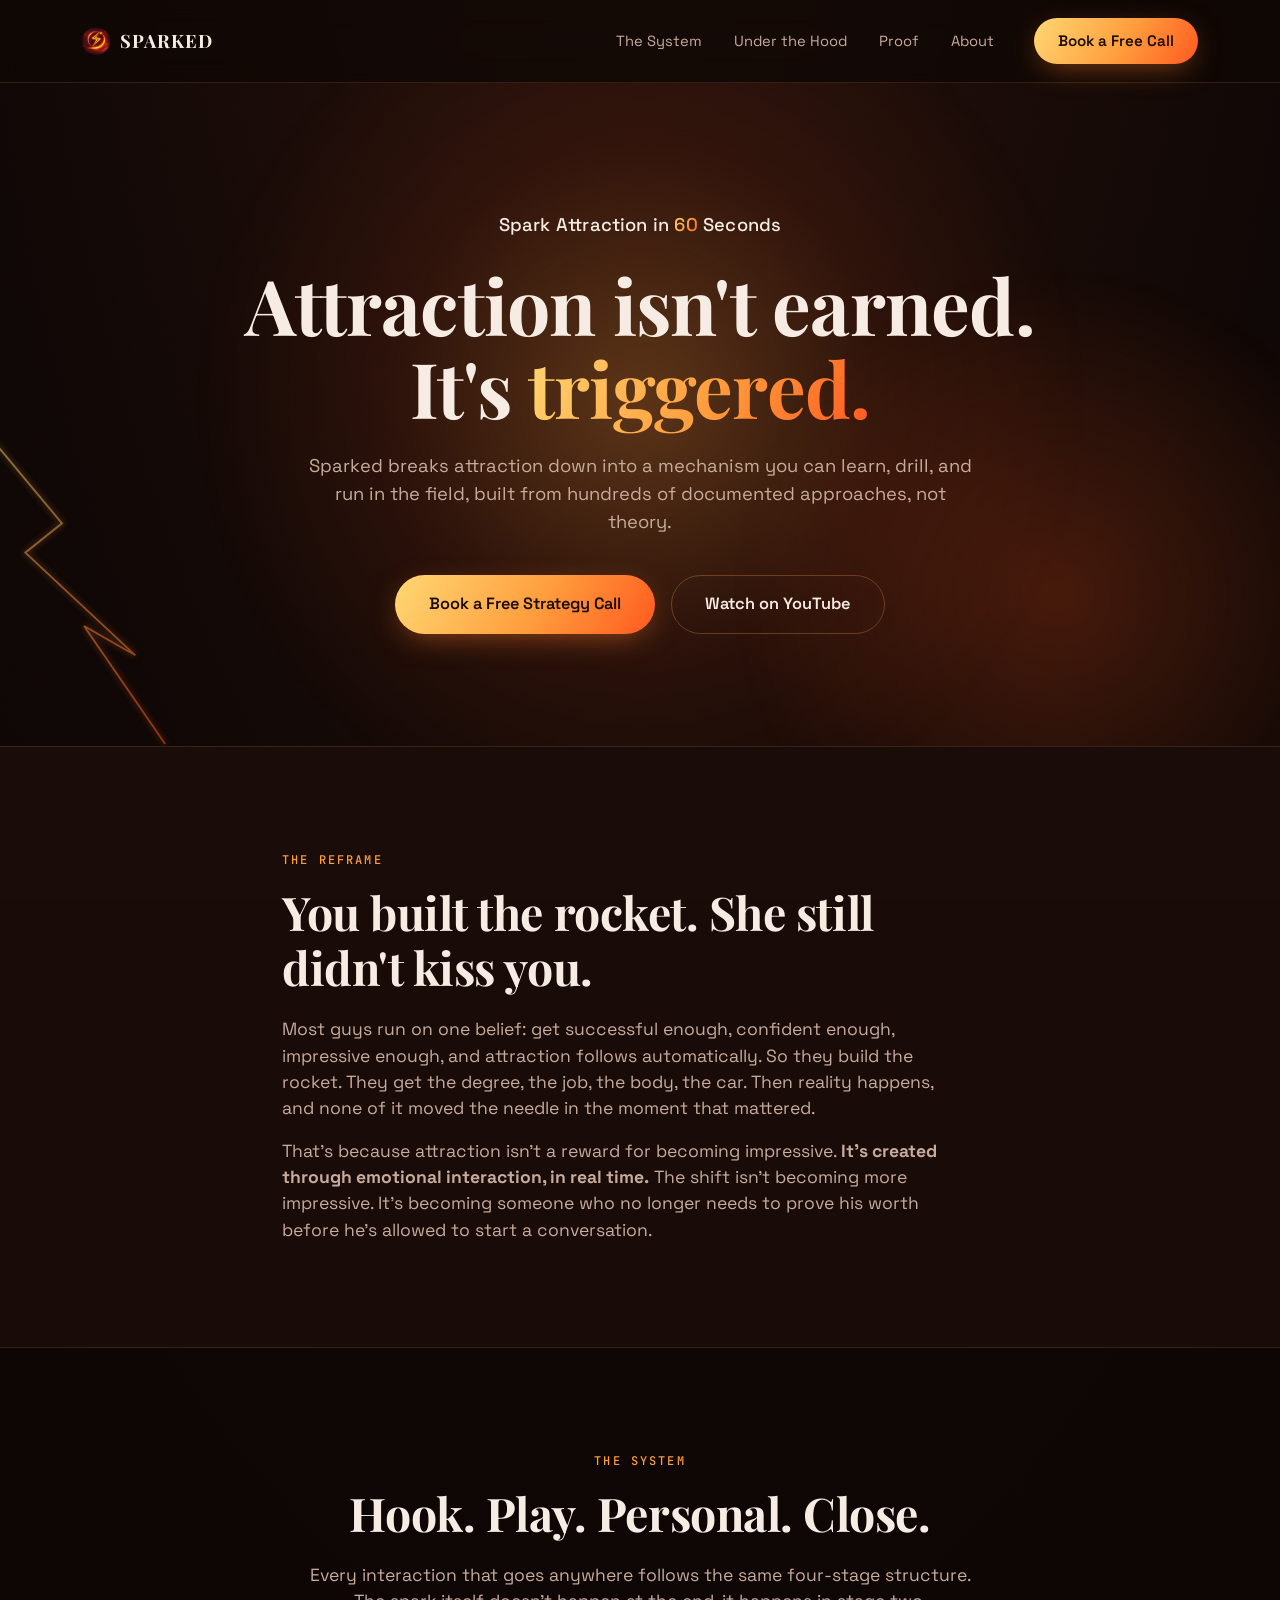
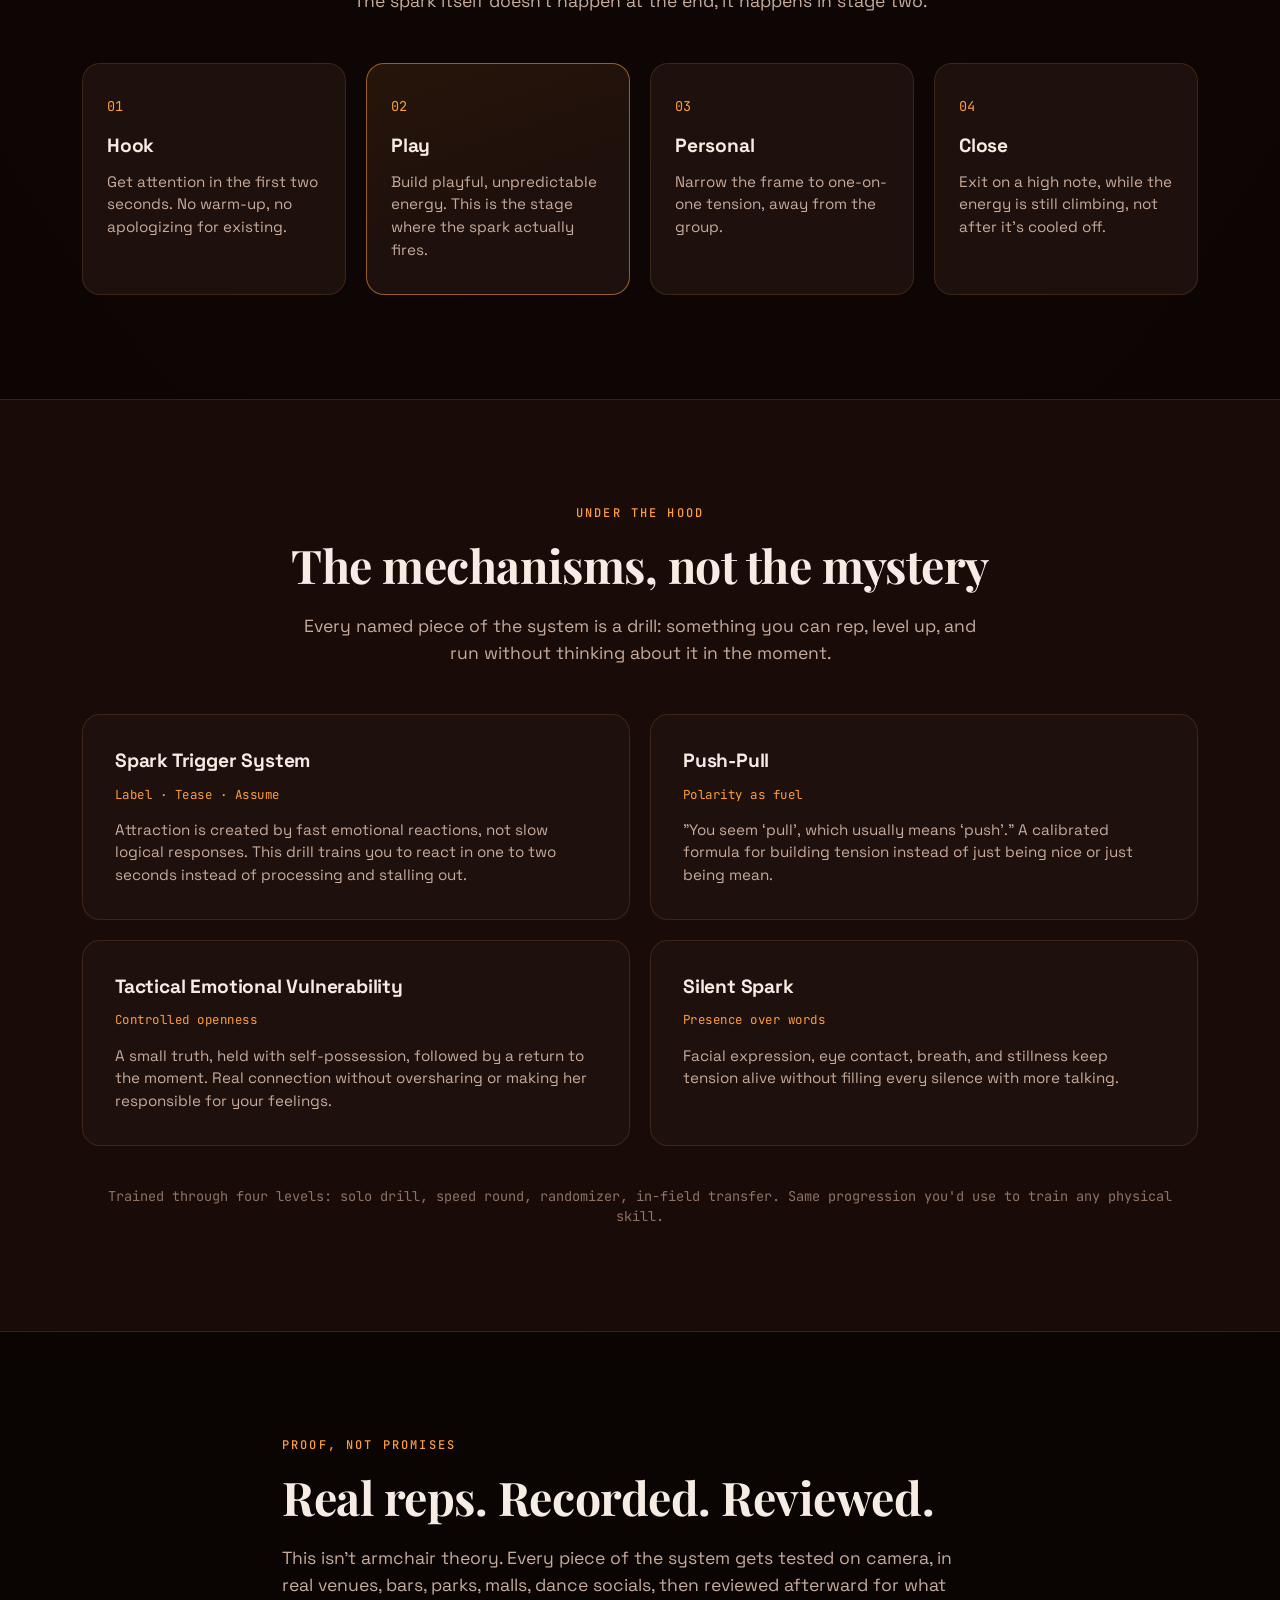
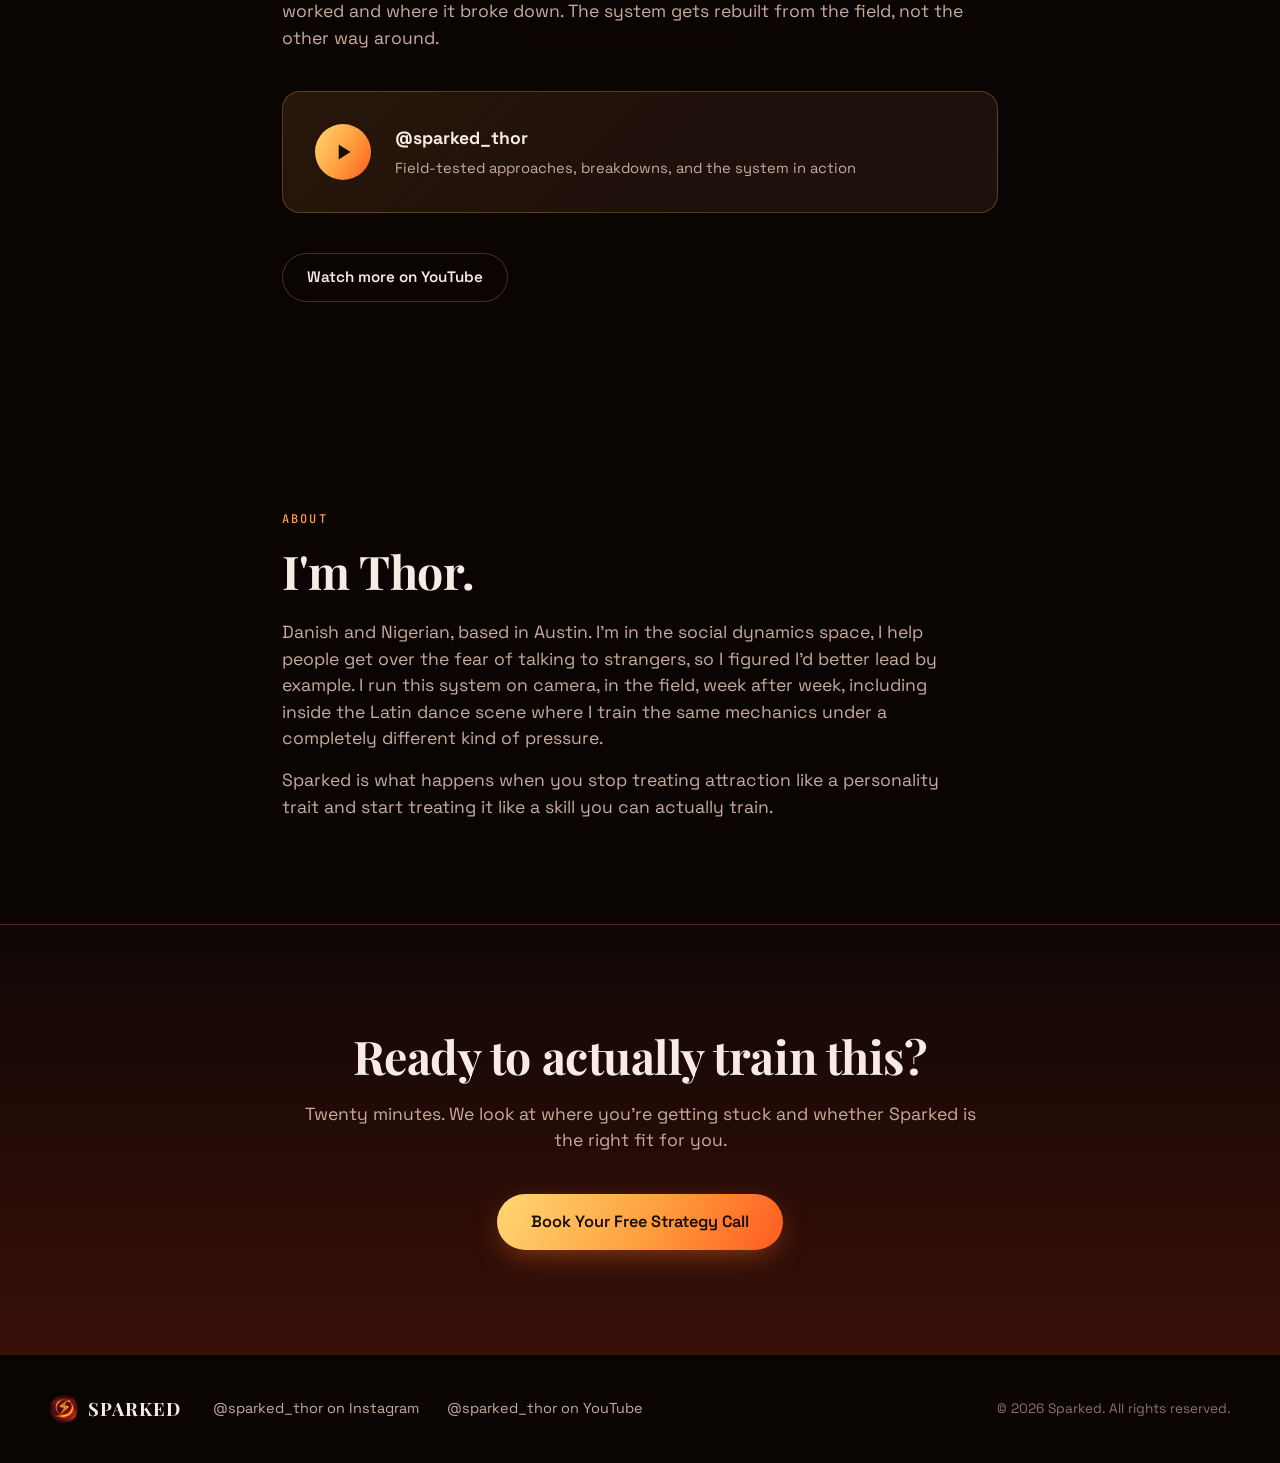
==== landing-page/index.html @ 1de84c03 "Reorganize project into scoped folders, add weekly outlier-tracker schedule Splits outlier tracking," ====
<!DOCTYPE html>
<html lang="en">
<head>
<meta charset="UTF-8">
<meta name="viewport" content="width=device-width, initial-scale=1.0">
<title>Sparked | The System Behind Attraction</title>
<meta name="description" content="Sparked is a trainable system for creating real emotional connection, built from hundreds of documented reps in the field.">
<link rel="icon" href="assets/favicon.svg" type="image/svg+xml">
<link rel="preconnect" href="https://fonts.googleapis.com">
<link rel="preconnect" href="https://fonts.gstatic.com" crossorigin>
<link href="https://fonts.googleapis.com/css2?family=Playfair+Display:wght@600;700;800&family=Space+Grotesk:wght@400;500;600;700&family=JetBrains+Mono:wght@400;500&display=swap" rel="stylesheet">
<link rel="stylesheet" href="styles.css">
</head>
<body>

<div class="grain"></div>

<header class="nav" id="nav">
  <div class="nav-inner">
    <a href="#top" class="logo">
      <img src="assets/logo-256.png" alt="Sparked" class="logo-mark">
      <span>SPARKED</span>
    </a>
    <nav class="nav-links">
      <a href="#system">The System</a>
      <a href="#mechanics">Under the Hood</a>
      <a href="#proof">Proof</a>
      <a href="#about">About</a>
    </nav>
    <a href="https://calendly.com/thorokafor/spark-strategy" target="_blank" rel="noopener" class="btn btn-primary btn-nav">Book a Free Call</a>
    <button class="nav-toggle" id="navToggle" aria-label="Toggle menu">
      <span></span><span></span><span></span>
    </button>
  </div>
  <div class="nav-mobile" id="navMobile">
    <a href="#system">The System</a>
    <a href="#mechanics">Under the Hood</a>
    <a href="#proof">Proof</a>
    <a href="#about">About</a>
    <a href="https://calendly.com/thorokafor/spark-strategy" target="_blank" rel="noopener" class="btn btn-primary">Book a Free Call</a>
  </div>
</header>

<main id="top">

  <section class="hero">
    <div class="hero-glow"></div>
    <div class="hero-glow hero-glow-2"></div>
    <svg class="hero-bolt" viewBox="0 0 300 500" fill="none" xmlns="http://www.w3.org/2000/svg">
      <path d="M20 40 L120 160 L70 200 L220 340 L150 300 L260 460" stroke="url(#boltGrad)" stroke-width="2.5" stroke-linecap="round" fill="none" opacity="0.55"/>
      <path d="M20 40 L120 160 L70 200 L220 340 L150 300 L260 460" stroke="url(#boltGrad)" stroke-width="7" stroke-linecap="round" fill="none" opacity="0.18" filter="blur(4px)"/>
      <defs>
        <linearGradient id="boltGrad" x1="0" y1="0" x2="260" y2="460" gradientUnits="userSpaceOnUse">
          <stop offset="0%" stop-color="#ffd873"/>
          <stop offset="100%" stop-color="#ff5a1f"/>
        </linearGradient>
      </defs>
    </svg>
    <div class="hero-inner">
      <p class="tagline">Spark Attraction in <span class="grad-text">60</span> Seconds</p>
      <h1>Attraction isn't earned.<br>It's <span class="grad-text">triggered.</span></h1>
      <p class="hero-sub">Sparked breaks attraction down into a mechanism you can learn, drill, and run in the field, built from hundreds of documented approaches, not theory.</p>
      <div class="hero-actions">
        <a href="https://calendly.com/thorokafor/spark-strategy" target="_blank" rel="noopener" class="btn btn-primary btn-lg">Book a Free Strategy Call</a>
        <a href="https://www.youtube.com/@sparked_thor" target="_blank" rel="noopener" class="btn btn-ghost btn-lg">Watch on YouTube</a>
      </div>
    </div>
  </section>

  <section class="problem">
    <div class="section-inner narrow">
      <p class="eyebrow">THE REFRAME</p>
      <h2>You built the rocket. She still didn't kiss you.</h2>
      <p class="lead">Most guys run on one belief: get successful enough, confident enough, impressive enough, and attraction follows automatically. So they build the rocket. They get the degree, the job, the body, the car. Then reality happens, and none of it moved the needle in the moment that mattered.</p>
      <p class="lead">That's because attraction isn't a reward for becoming impressive. <strong>It's created through emotional interaction, in real time.</strong> The shift isn't becoming more impressive. It's becoming someone who no longer needs to prove his worth before he's allowed to start a conversation.</p>
    </div>
  </section>

  <section class="system" id="system">
    <div class="section-inner">
      <p class="eyebrow center">THE SYSTEM</p>
      <h2 class="center">Hook. Play. Personal. Close.</h2>
      <p class="lead center">Every interaction that goes anywhere follows the same four-stage structure. The spark itself doesn't happen at the end, it happens in stage two.</p>
      <div class="stage-grid">
        <div class="stage-card">
          <span class="stage-num">01</span>
          <h3>Hook</h3>
          <p>Get attention in the first two seconds. No warm-up, no apologizing for existing.</p>
        </div>
        <div class="stage-card highlight">
          <span class="stage-num">02</span>
          <h3>Play</h3>
          <p>Build playful, unpredictable energy. This is the stage where the spark actually fires.</p>
        </div>
        <div class="stage-card">
          <span class="stage-num">03</span>
          <h3>Personal</h3>
          <p>Narrow the frame to one-on-one tension, away from the group.</p>
        </div>
        <div class="stage-card">
          <span class="stage-num">04</span>
          <h3>Close</h3>
          <p>Exit on a high note, while the energy is still climbing, not after it's cooled off.</p>
        </div>
      </div>
    </div>
  </section>

  <section class="mechanics" id="mechanics">
    <div class="section-inner">
      <p class="eyebrow center">UNDER THE HOOD</p>
      <h2 class="center">The mechanisms, not the mystery</h2>
      <p class="lead center">Every named piece of the system is a drill: something you can rep, level up, and run without thinking about it in the moment.</p>
      <div class="mech-grid">
        <div class="mech-card">
          <h3>Spark Trigger System</h3>
          <p class="mech-tag">Label &middot; Tease &middot; Assume</p>
          <p>Attraction is created by fast emotional reactions, not slow logical responses. This drill trains you to react in one to two seconds instead of processing and stalling out.</p>
        </div>
        <div class="mech-card">
          <h3>Push-Pull</h3>
          <p class="mech-tag">Polarity as fuel</p>
          <p>"You seem &lsquo;pull&rsquo;, which usually means &lsquo;push&rsquo;." A calibrated formula for building tension instead of just being nice or just being mean.</p>
        </div>
        <div class="mech-card">
          <h3>Tactical Emotional Vulnerability</h3>
          <p class="mech-tag">Controlled openness</p>
          <p>A small truth, held with self-possession, followed by a return to the moment. Real connection without oversharing or making her responsible for your feelings.</p>
        </div>
        <div class="mech-card">
          <h3>Silent Spark</h3>
          <p class="mech-tag">Presence over words</p>
          <p>Facial expression, eye contact, breath, and stillness keep tension alive without filling every silence with more talking.</p>
        </div>
      </div>
      <p class="drill-note">Trained through four levels: solo drill, speed round, randomizer, in-field transfer. Same progression you'd use to train any physical skill.</p>
    </div>
  </section>

  <section class="proof" id="proof">
    <div class="section-inner narrow">
      <p class="eyebrow">PROOF, NOT PROMISES</p>
      <h2>Real reps. Recorded. Reviewed.</h2>
      <p class="lead">This isn't armchair theory. Every piece of the system gets tested on camera, in real venues, bars, parks, malls, dance socials, then reviewed afterward for what worked and where it broke down. The system gets rebuilt from the field, not the other way around.</p>
      <a href="https://www.youtube.com/@sparked_thor" target="_blank" rel="noopener" class="video-card">
        <span class="video-play">
          <svg viewBox="0 0 24 24" fill="none"><path d="M8 5v14l11-7z" fill="currentColor"/></svg>
        </span>
        <span class="video-card-text">
          <strong>@sparked_thor</strong>
          <span>Field-tested approaches, breakdowns, and the system in action</span>
        </span>
      </a>
      <a href="https://www.youtube.com/@sparked_thor" target="_blank" rel="noopener" class="btn btn-ghost">Watch more on YouTube</a>
    </div>
  </section>

  <section class="about" id="about">
    <div class="section-inner narrow">
      <p class="eyebrow">ABOUT</p>
      <h2>I'm Thor.</h2>
      <p class="lead">Danish and Nigerian, based in Austin. I'm in the social dynamics space, I help people get over the fear of talking to strangers, so I figured I'd better lead by example. I run this system on camera, in the field, week after week, including inside the Latin dance scene where I train the same mechanics under a completely different kind of pressure.</p>
      <p class="lead">Sparked is what happens when you stop treating attraction like a personality trait and start treating it like a skill you can actually train.</p>
    </div>
  </section>

  <section class="cta" id="cta">
    <div class="section-inner narrow center">
      <h2>Ready to actually train this?</h2>
      <p class="lead">Twenty minutes. We look at where you're getting stuck and whether Sparked is the right fit for you.</p>
      <a href="https://calendly.com/thorokafor/spark-strategy" target="_blank" rel="noopener" class="btn btn-primary btn-lg">Book Your Free Strategy Call</a>
    </div>
  </section>

</main>

<footer class="footer">
  <div class="footer-inner">
    <a href="#top" class="logo">
      <img src="assets/logo-256.png" alt="Sparked" class="logo-mark">
      <span>SPARKED</span>
    </a>
    <div class="footer-socials">
      <a href="https://www.instagram.com/sparked_thor" target="_blank" rel="noopener">@sparked_thor on Instagram</a>
      <a href="https://www.youtube.com/@sparked_thor" target="_blank" rel="noopener">@sparked_thor on YouTube</a>
    </div>
    <p class="footer-copy">&copy; 2026 Sparked. All rights reserved.</p>
  </div>
</footer>

<script src="script.js"></script>
</body>
</html>
---- landing-page/styles.css ----
:root {
  --bg: #0f0705;
  --bg-alt: #180b08;
  --bg-card: #1e100c;
  --border: rgba(255, 170, 90, 0.14);
  --border-strong: rgba(255, 170, 90, 0.28);
  --text: #f6ece3;
  --text-dim: #c7ab9c;
  --text-faint: #8f7264;
  --gold: #ffd873;
  --amber: #ff9d3d;
  --ember: #ff5a1f;
  --deep-red: #4a120a;
  --grad: linear-gradient(120deg, var(--gold) 0%, var(--amber) 55%, var(--ember) 100%);
  --font-display: 'Space Grotesk', system-ui, sans-serif;
  --font-serif: 'Playfair Display', Georgia, serif;
  --font-mono: 'JetBrains Mono', monospace;
}

* { margin: 0; padding: 0; box-sizing: border-box; }

html { scroll-behavior: smooth; }

body {
  background: radial-gradient(ellipse 120% 80% at 50% -10%, #2a120c 0%, var(--bg) 45%, #0a0403 100%);
  color: var(--text);
  font-family: var(--font-display);
  line-height: 1.5;
  overflow-x: hidden;
}

.grain {
  position: fixed;
  inset: 0;
  pointer-events: none;
  z-index: 1;
  opacity: 0.05;
  mix-blend-mode: overlay;
  background-image: url("data:image/svg+xml,%3Csvg xmlns='http://www.w3.org/2000/svg' width='120' height='120'%3E%3Cfilter id='n'%3E%3CfeTurbulence type='fractalNoise' baseFrequency='0.85' numOctaves='2' stitchTiles='stitch'/%3E%3C/filter%3E%3Crect width='100%25' height='100%25' filter='url(%23n)'/%3E%3C/svg%3E");
}

a { color: inherit; text-decoration: none; }

.grad-text {
  background: var(--grad);
  -webkit-background-clip: text;
  background-clip: text;
  color: transparent;
}

.eyebrow {
  font-family: var(--font-mono);
  font-size: 0.75rem;
  letter-spacing: 0.18em;
  color: var(--amber);
  margin-bottom: 1rem;
  font-weight: 500;
}
.eyebrow.center { text-align: center; }

h1, h2, h3 { font-family: var(--font-serif); font-weight: 700; letter-spacing: -0.01em; }

h1 { font-size: clamp(2.6rem, 6vw, 4.8rem); line-height: 1.08; }
h2 { font-size: clamp(2rem, 4vw, 2.9rem); line-height: 1.2; margin-bottom: 1.25rem; }
h3 { font-family: var(--font-display); font-size: 1.2rem; margin-bottom: 0.6rem; }

.tagline {
  font-family: var(--font-display);
  font-size: 1.15rem;
  font-weight: 500;
  color: var(--text);
  margin-bottom: 1.5rem;
  letter-spacing: 0.01em;
}

.lead {
  font-size: 1.1rem;
  color: var(--text-dim);
  max-width: 62ch;
}
.lead + .lead { margin-top: 1rem; }
.center { text-align: center; margin-left: auto; margin-right: auto; }

.section-inner {
  position: relative;
  z-index: 2;
  max-width: 1180px;
  margin: 0 auto;
  padding: 6.5rem 2rem;
}
.section-inner.narrow { max-width: 780px; }

/* Nav */
.nav {
  position: sticky;
  top: 0;
  z-index: 50;
  background: rgba(15, 7, 5, 0.72);
  backdrop-filter: blur(14px);
  border-bottom: 1px solid var(--border);
}
.nav-inner {
  max-width: 1180px;
  margin: 0 auto;
  padding: 1.1rem 2rem;
  display: flex;
  align-items: center;
  gap: 2.5rem;
}
.logo {
  display: flex;
  align-items: center;
  gap: 0.6rem;
  font-family: var(--font-serif);
  font-weight: 700;
  letter-spacing: 0.06em;
  font-size: 1.15rem;
}
.logo-mark { width: 28px; height: 28px; flex-shrink: 0; border-radius: 50%; object-fit: cover; }
.nav-links {
  display: flex;
  gap: 2rem;
  margin-left: auto;
  font-size: 0.92rem;
  color: var(--text-dim);
}
.nav-links a:hover { color: var(--gold); }
.nav-toggle { display: none; }

.btn {
  display: inline-flex;
  align-items: center;
  justify-content: center;
  padding: 0.75rem 1.5rem;
  border-radius: 999px;
  font-weight: 600;
  font-size: 0.95rem;
  white-space: nowrap;
  transition: transform 0.2s ease, box-shadow 0.2s ease, opacity 0.2s ease;
}
.btn-primary {
  background: var(--grad);
  color: #1a0d05;
  box-shadow: 0 8px 30px -8px rgba(255, 122, 40, 0.55);
}
.btn-primary:hover { transform: translateY(-2px); box-shadow: 0 12px 36px -6px rgba(255, 122, 40, 0.7); }
.btn-ghost {
  border: 1px solid var(--border-strong);
  color: var(--text);
}
.btn-ghost:hover { border-color: var(--gold); color: var(--gold); }
.btn-lg { padding: 1rem 2.1rem; font-size: 1.02rem; }
.btn-nav { flex-shrink: 0; }

/* Hero */
.hero {
  position: relative;
  padding: 8rem 2rem 7rem;
  text-align: center;
  overflow: hidden;
}
.hero-glow {
  position: absolute;
  top: -20%;
  left: 50%;
  transform: translateX(-50%);
  width: 900px;
  height: 900px;
  background: radial-gradient(circle, rgba(255, 157, 61, 0.28) 0%, rgba(255, 90, 31, 0.08) 40%, transparent 70%);
  filter: blur(10px);
  z-index: 0;
}
.hero-glow-2 {
  top: auto;
  bottom: -30%;
  right: -10%;
  left: auto;
  transform: none;
  width: 700px;
  height: 700px;
  background: radial-gradient(circle, rgba(255, 90, 31, 0.22) 0%, transparent 65%);
}
.hero-bolt {
  position: absolute;
  bottom: -4%;
  left: -2%;
  width: 220px;
  height: auto;
  z-index: 1;
  opacity: 0.9;
  pointer-events: none;
}
.hero-inner { position: relative; z-index: 2; max-width: 820px; margin: 0 auto; }
.hero h1 { margin-bottom: 1.5rem; }
.hero-sub { font-size: 1.15rem; color: var(--text-dim); max-width: 56ch; margin: 0 auto 2.5rem; }
.hero-actions { display: flex; gap: 1rem; justify-content: center; flex-wrap: wrap; }

/* Problem */
.problem { background: var(--bg-alt); border-top: 1px solid var(--border); border-bottom: 1px solid var(--border); }

/* System stages */
.stage-grid {
  display: grid;
  grid-template-columns: repeat(4, 1fr);
  gap: 1.25rem;
  margin-top: 3rem;
}
.stage-card {
  background: var(--bg-card);
  border: 1px solid var(--border);
  border-radius: 18px;
  padding: 2rem 1.5rem;
  transition: transform 0.25s ease, border-color 0.25s ease;
}
.stage-card:hover { transform: translateY(-6px); border-color: var(--border-strong); }
.stage-card.highlight {
  border-color: rgba(255, 157, 61, 0.55);
  background: linear-gradient(160deg, rgba(255, 157, 61, 0.1), var(--bg-card) 60%);
}
.stage-num {
  font-family: var(--font-mono);
  color: var(--amber);
  font-size: 0.85rem;
  display: block;
  margin-bottom: 1rem;
}
.stage-card p { color: var(--text-dim); font-size: 0.95rem; }

/* Mechanics */
.mechanics { background: var(--bg-alt); border-top: 1px solid var(--border); border-bottom: 1px solid var(--border); }
.mech-grid {
  display: grid;
  grid-template-columns: repeat(2, 1fr);
  gap: 1.25rem;
  margin-top: 3rem;
}
.mech-card {
  background: var(--bg-card);
  border: 1px solid var(--border);
  border-radius: 18px;
  padding: 2rem;
  transition: transform 0.25s ease, border-color 0.25s ease;
}
.mech-card:hover { transform: translateY(-4px); border-color: var(--border-strong); }
.mech-tag {
  font-family: var(--font-mono);
  font-size: 0.78rem;
  color: var(--amber);
  letter-spacing: 0.04em;
  margin-bottom: 0.9rem;
}
.mech-card p:last-child { color: var(--text-dim); font-size: 0.95rem; }
.drill-note {
  text-align: center;
  color: var(--text-faint);
  font-family: var(--font-mono);
  font-size: 0.85rem;
  margin-top: 2.5rem;
}

/* Proof */
.video-card {
  display: flex;
  align-items: center;
  gap: 1.5rem;
  background: linear-gradient(135deg, rgba(255,157,61,0.12), var(--bg-card) 60%);
  border: 1px solid var(--border-strong);
  border-radius: 18px;
  padding: 2rem;
  margin: 2.5rem 0;
  transition: transform 0.25s ease, border-color 0.25s ease;
}
.video-card:hover { transform: translateY(-4px); border-color: var(--gold); }
.video-play {
  flex-shrink: 0;
  width: 56px;
  height: 56px;
  border-radius: 50%;
  background: var(--grad);
  display: flex;
  align-items: center;
  justify-content: center;
  color: #1a0d05;
}
.video-play svg { width: 26px; height: 26px; }
.video-card-text { display: flex; flex-direction: column; gap: 0.3rem; text-align: left; }
.video-card-text strong { font-size: 1.1rem; }
.video-card-text span { color: var(--text-dim); font-size: 0.92rem; }

/* CTA */
.cta {
  background: linear-gradient(180deg, var(--bg) 0%, var(--deep-red) 140%);
  border-top: 1px solid var(--border);
}
.cta h2 { margin-bottom: 1rem; }
.cta .lead { margin: 0 auto 2.5rem; }

/* Footer */
.footer { border-top: 1px solid var(--border); padding: 2.5rem 2rem; }
.footer-inner {
  max-width: 1180px;
  margin: 0 auto;
  display: flex;
  align-items: center;
  gap: 2rem;
  flex-wrap: wrap;
}
.footer-inner a:hover { color: var(--gold); }
.footer-socials { display: flex; gap: 1.75rem; font-size: 0.9rem; color: var(--text-dim); flex-wrap: wrap; }
.footer-copy { margin-left: auto; color: var(--text-faint); font-size: 0.85rem; }

/* Legal pages */
.legal-header {
  text-align: center;
  padding: 4rem 1.5rem 1rem;
}
.legal-logo { width: 56px; height: 56px; margin: 0 auto 1.5rem; display: block; border-radius: 50%; object-fit: cover; }
.legal-updated {
  font-family: var(--font-mono);
  font-size: 0.8rem;
  color: var(--text-faint);
  margin-top: 0.5rem;
}
.legal-body h2 {
  font-size: 1.4rem;
  margin-top: 2.75rem;
  margin-bottom: 0.9rem;
}
.legal-body h2:first-child { margin-top: 0; }
.legal-body p, .legal-body li {
  color: var(--text-dim);
  font-size: 1rem;
  max-width: 68ch;
}
.legal-body ul, .legal-body ol {
  margin: 0.75rem 0 0.75rem 1.4rem;
  display: flex;
  flex-direction: column;
  gap: 0.5rem;
}
.legal-body p + p { margin-top: 0.75rem; }
.back-link {
  display: inline-block;
  font-family: var(--font-mono);
  font-size: 0.85rem;
  color: var(--amber);
  margin-bottom: 2rem;
}
.back-link:hover { color: var(--gold); }

/* Reveal animation */
.reveal { opacity: 0; transform: translateY(24px); transition: opacity 0.7s ease, transform 0.7s ease; }
.reveal.in { opacity: 1; transform: translateY(0); }

/* Mobile */
.nav-mobile {
  display: none;
  flex-direction: column;
  gap: 1.25rem;
  padding: 1.5rem 2rem 2rem;
  border-top: 1px solid var(--border);
}
.nav-mobile a { color: var(--text-dim); }
.nav-mobile.open { display: flex; }

@media (max-width: 900px) {
  .nav-links, .btn-nav { display: none; }
  .nav-toggle {
    display: flex;
    flex-direction: column;
    gap: 5px;
    background: none;
    border: none;
    cursor: pointer;
    margin-left: auto;
    padding: 0.4rem;
  }
  .nav-toggle span { width: 22px; height: 2px; background: var(--text); border-radius: 2px; }
  .stage-grid { grid-template-columns: repeat(2, 1fr); }
  .mech-grid { grid-template-columns: 1fr; }
  .section-inner { padding: 4.5rem 1.5rem; }
}

@media (max-width: 520px) {
  .stage-grid { grid-template-columns: 1fr; }
  .footer-inner { flex-direction: column; align-items: flex-start; }
  .footer-copy { margin-left: 0; }
}
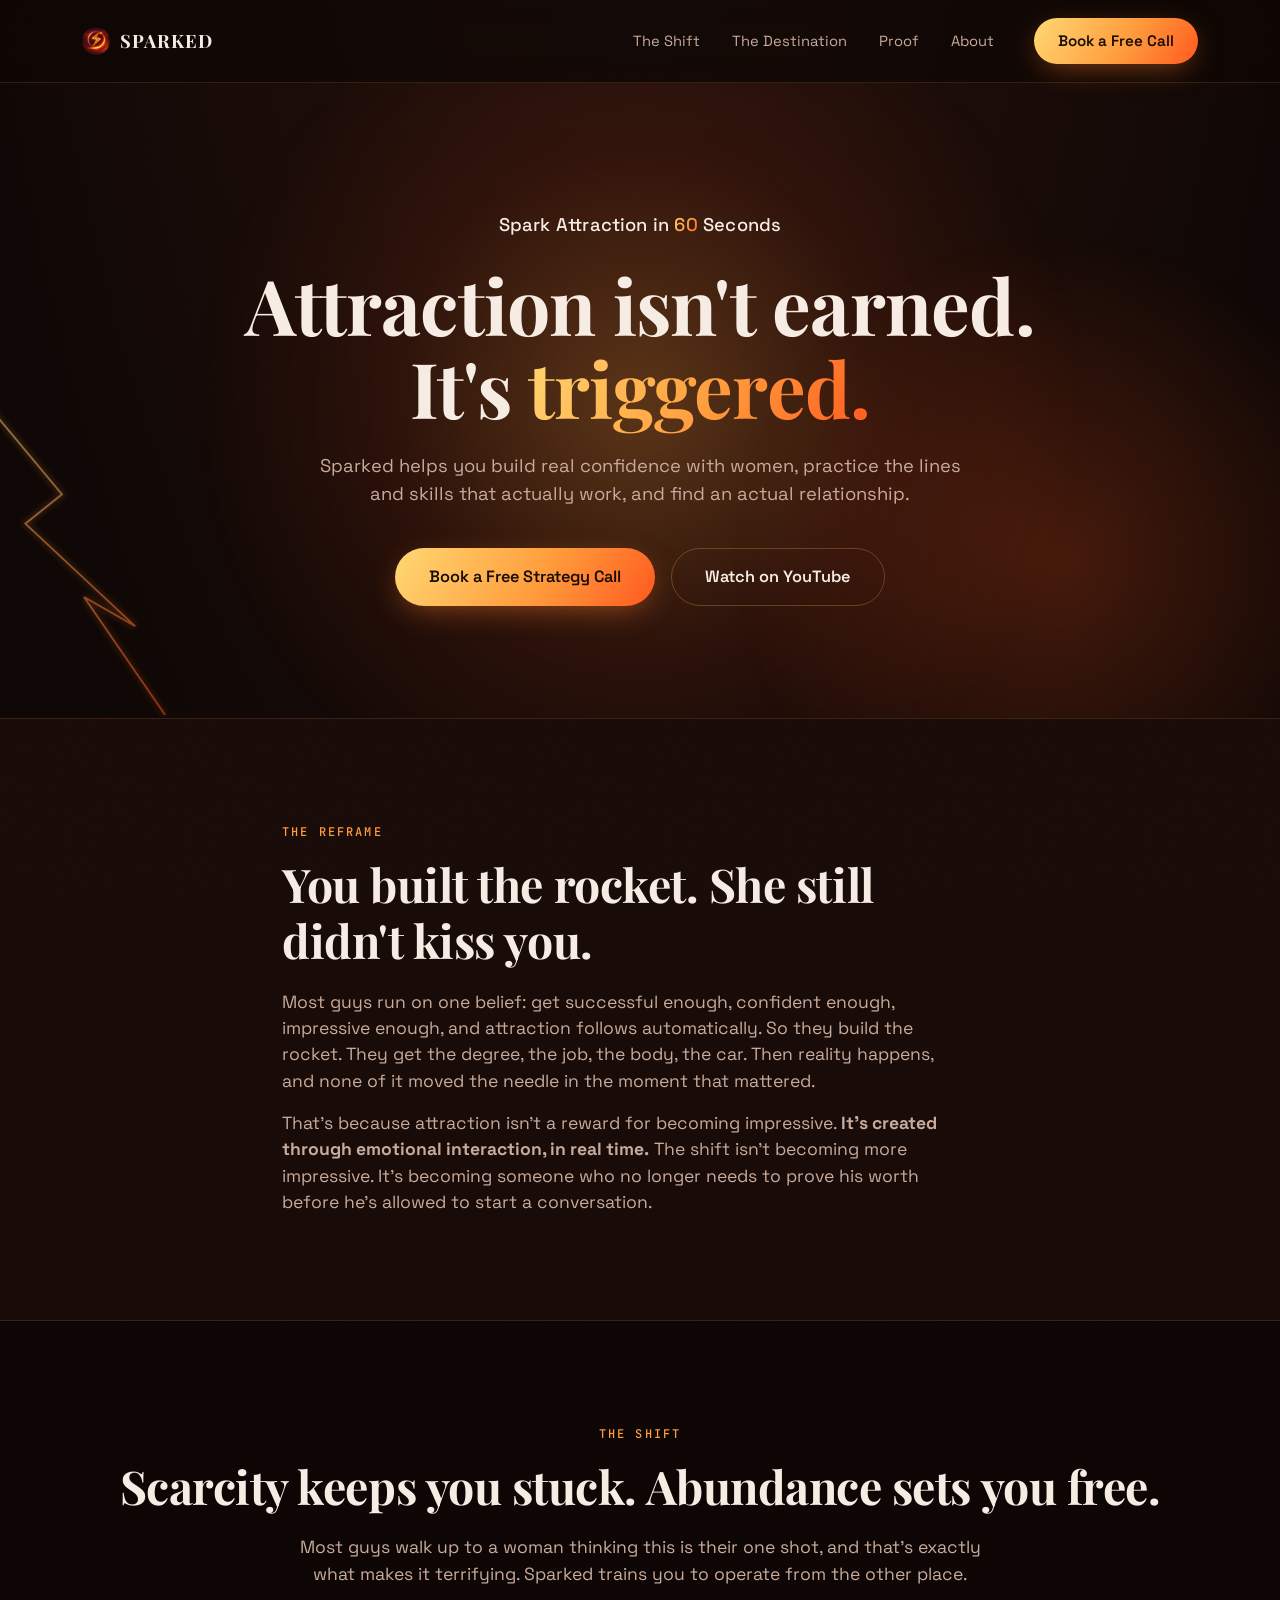
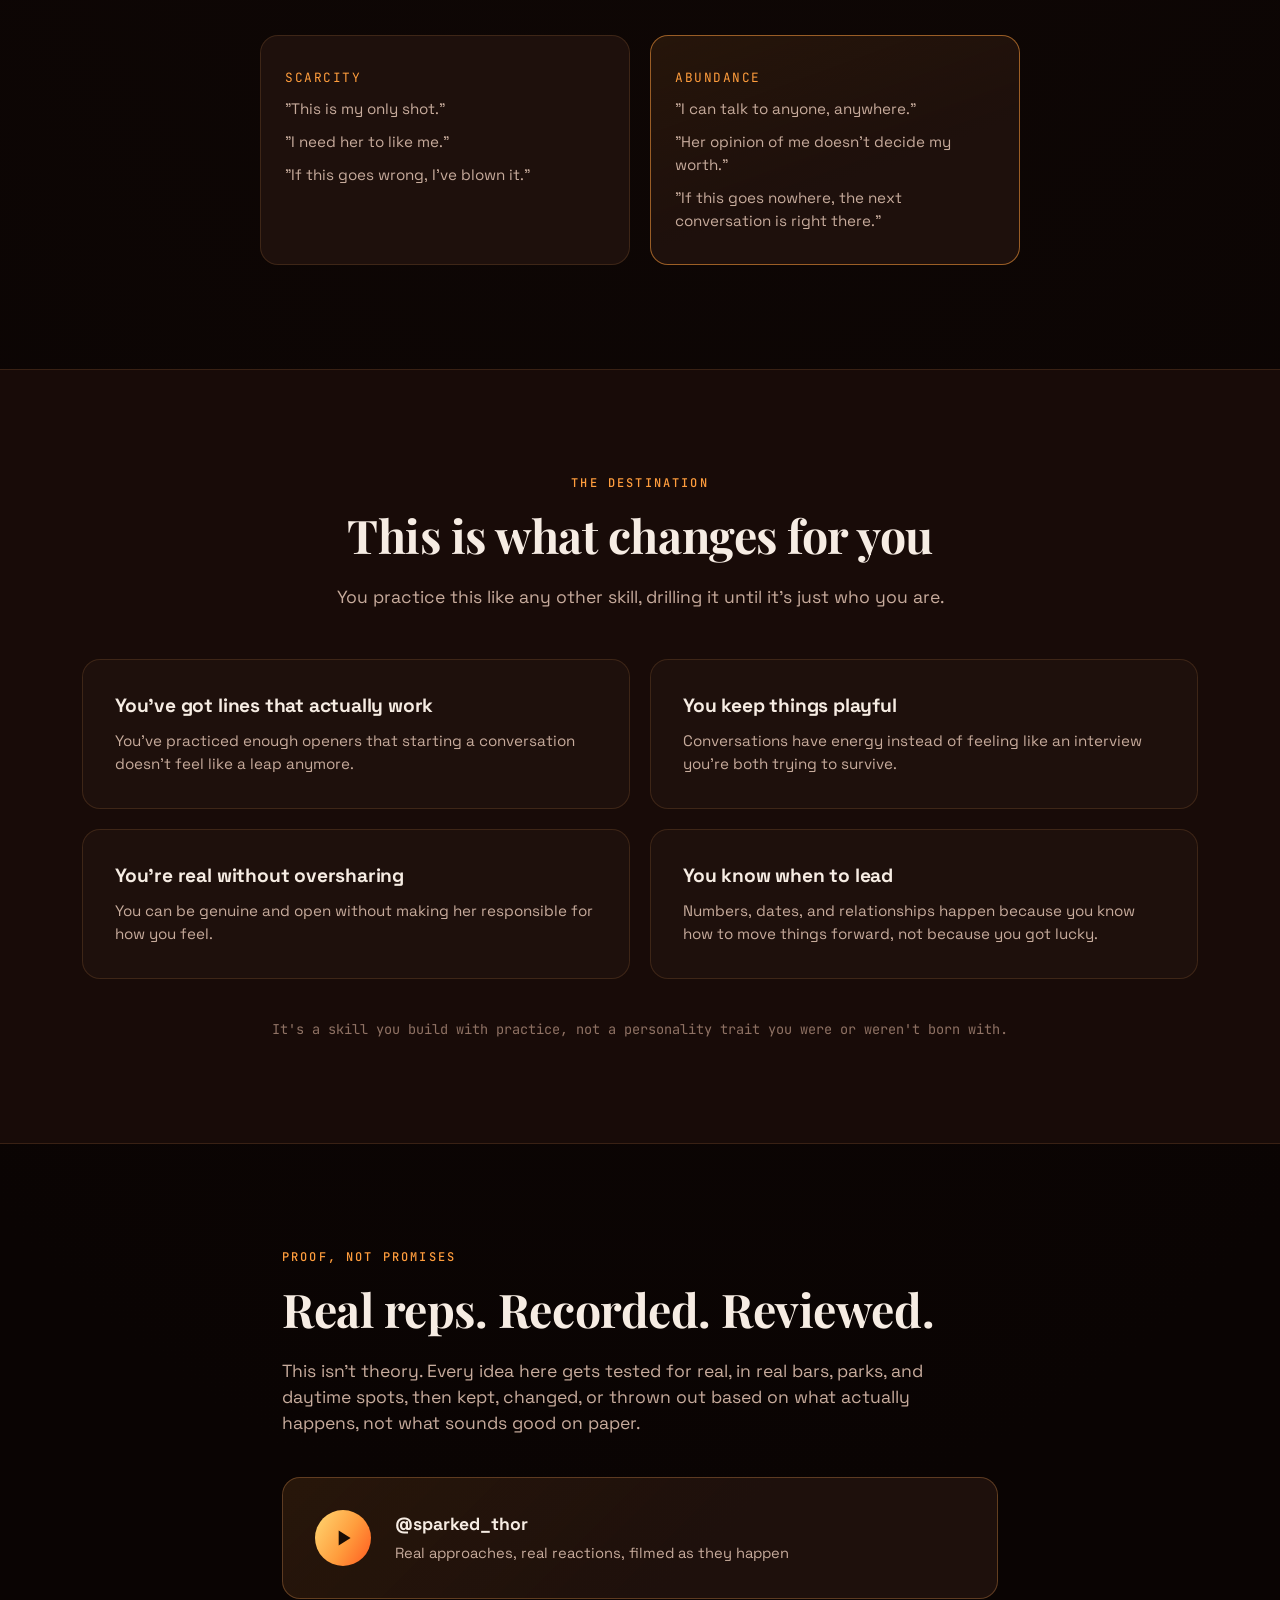
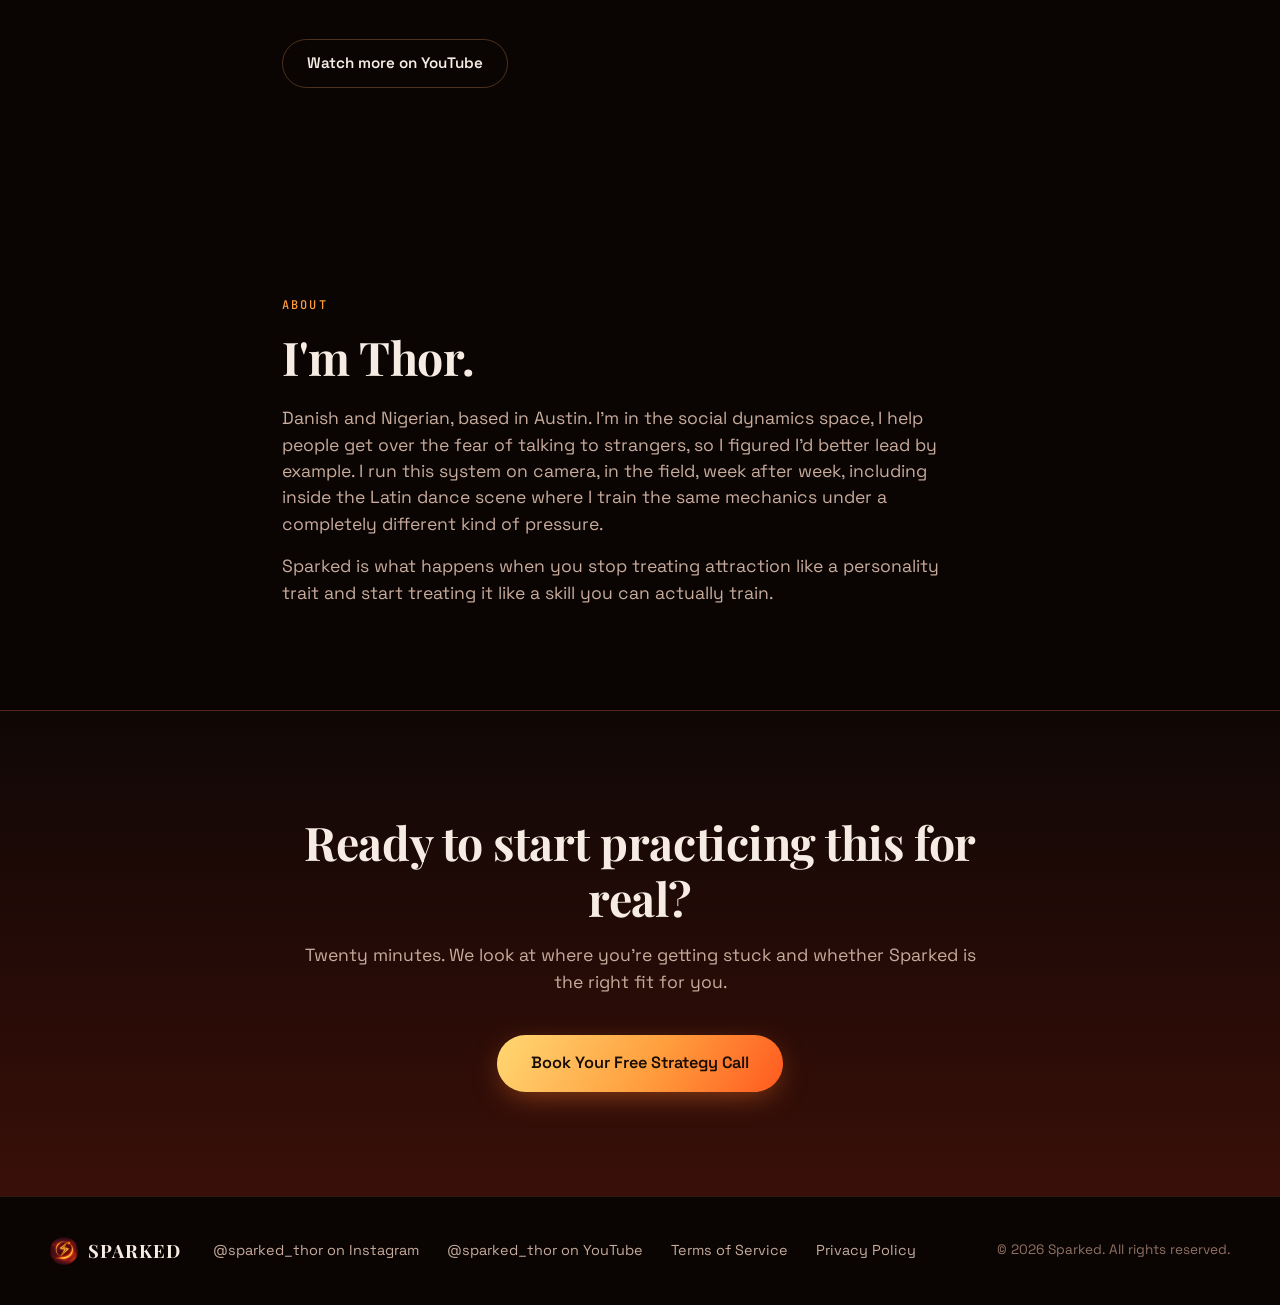
==== commit a4f6419f: "Rewrite Sparked landing page copy, add Privacy Policy, drop Systeme.io route Replace named-technique" ====
--- a/landing-page/index.html
+++ b/landing-page/index.html
@@ -22,8 +22,8 @@
       <span>SPARKED</span>
     </a>
     <nav class="nav-links">
-      <a href="#system">The System</a>
-      <a href="#mechanics">Under the Hood</a>
+      <a href="#system">The Shift</a>
+      <a href="#mechanics">The Destination</a>
       <a href="#proof">Proof</a>
       <a href="#about">About</a>
     </nav>
@@ -33,8 +33,8 @@
     </button>
   </div>
   <div class="nav-mobile" id="navMobile">
-    <a href="#system">The System</a>
-    <a href="#mechanics">Under the Hood</a>
+    <a href="#system">The Shift</a>
+    <a href="#mechanics">The Destination</a>
     <a href="#proof">Proof</a>
     <a href="#about">About</a>
     <a href="https://calendly.com/thorokafor/spark-strategy" target="_blank" rel="noopener" class="btn btn-primary">Book a Free Call</a>
@@ -59,7 +59,7 @@
     <div class="hero-inner">
       <p class="tagline">Spark Attraction in <span class="grad-text">60</span> Seconds</p>
       <h1>Attraction isn't earned.<br>It's <span class="grad-text">triggered.</span></h1>
-      <p class="hero-sub">Sparked breaks attraction down into a mechanism you can learn, drill, and run in the field, built from hundreds of documented approaches, not theory.</p>
+      <p class="hero-sub">Sparked helps you build real confidence with women, practice the lines and skills that actually work, and find an actual relationship.</p>
       <div class="hero-actions">
         <a href="https://calendly.com/thorokafor/spark-strategy" target="_blank" rel="noopener" class="btn btn-primary btn-lg">Book a Free Strategy Call</a>
         <a href="https://www.youtube.com/@sparked_thor" target="_blank" rel="noopener" class="btn btn-ghost btn-lg">Watch on YouTube</a>
@@ -78,29 +78,21 @@
 
   <section class="system" id="system">
     <div class="section-inner">
-      <p class="eyebrow center">THE SYSTEM</p>
-      <h2 class="center">Hook. Play. Personal. Close.</h2>
-      <p class="lead center">Every interaction that goes anywhere follows the same four-stage structure. The spark itself doesn't happen at the end, it happens in stage two.</p>
-      <div class="stage-grid">
+      <p class="eyebrow center">THE SHIFT</p>
+      <h2 class="center">Scarcity keeps you stuck. Abundance sets you free.</h2>
+      <p class="lead center">Most guys walk up to a woman thinking this is their one shot, and that's exactly what makes it terrifying. Sparked trains you to operate from the other place.</p>
+      <div class="stage-grid two-col">
         <div class="stage-card">
-          <span class="stage-num">01</span>
-          <h3>Hook</h3>
-          <p>Get attention in the first two seconds. No warm-up, no apologizing for existing.</p>
+          <span class="stage-num">SCARCITY</span>
+          <p>"This is my only shot."</p>
+          <p>"I need her to like me."</p>
+          <p>"If this goes wrong, I've blown it."</p>
         </div>
         <div class="stage-card highlight">
-          <span class="stage-num">02</span>
-          <h3>Play</h3>
-          <p>Build playful, unpredictable energy. This is the stage where the spark actually fires.</p>
-        </div>
-        <div class="stage-card">
-          <span class="stage-num">03</span>
-          <h3>Personal</h3>
-          <p>Narrow the frame to one-on-one tension, away from the group.</p>
-        </div>
-        <div class="stage-card">
-          <span class="stage-num">04</span>
-          <h3>Close</h3>
-          <p>Exit on a high note, while the energy is still climbing, not after it's cooled off.</p>
+          <span class="stage-num">ABUNDANCE</span>
+          <p>"I can talk to anyone, anywhere."</p>
+          <p>"Her opinion of me doesn't decide my worth."</p>
+          <p>"If this goes nowhere, the next conversation is right there."</p>
         </div>
       </div>
     </div>
@@ -108,32 +100,28 @@
 
   <section class="mechanics" id="mechanics">
     <div class="section-inner">
-      <p class="eyebrow center">UNDER THE HOOD</p>
-      <h2 class="center">The mechanisms, not the mystery</h2>
-      <p class="lead center">Every named piece of the system is a drill: something you can rep, level up, and run without thinking about it in the moment.</p>
+      <p class="eyebrow center">THE DESTINATION</p>
+      <h2 class="center">This is what changes for you</h2>
+      <p class="lead center">You practice this like any other skill, drilling it until it's just who you are.</p>
       <div class="mech-grid">
         <div class="mech-card">
-          <h3>Spark Trigger System</h3>
-          <p class="mech-tag">Label &middot; Tease &middot; Assume</p>
-          <p>Attraction is created by fast emotional reactions, not slow logical responses. This drill trains you to react in one to two seconds instead of processing and stalling out.</p>
+          <h3>You've got lines that actually work</h3>
+          <p>You've practiced enough openers that starting a conversation doesn't feel like a leap anymore.</p>
         </div>
         <div class="mech-card">
-          <h3>Push-Pull</h3>
-          <p class="mech-tag">Polarity as fuel</p>
-          <p>"You seem &lsquo;pull&rsquo;, which usually means &lsquo;push&rsquo;." A calibrated formula for building tension instead of just being nice or just being mean.</p>
+          <h3>You keep things playful</h3>
+          <p>Conversations have energy instead of feeling like an interview you're both trying to survive.</p>
         </div>
         <div class="mech-card">
-          <h3>Tactical Emotional Vulnerability</h3>
-          <p class="mech-tag">Controlled openness</p>
-          <p>A small truth, held with self-possession, followed by a return to the moment. Real connection without oversharing or making her responsible for your feelings.</p>
+          <h3>You're real without oversharing</h3>
+          <p>You can be genuine and open without making her responsible for how you feel.</p>
         </div>
         <div class="mech-card">
-          <h3>Silent Spark</h3>
-          <p class="mech-tag">Presence over words</p>
-          <p>Facial expression, eye contact, breath, and stillness keep tension alive without filling every silence with more talking.</p>
+          <h3>You know when to lead</h3>
+          <p>Numbers, dates, and relationships happen because you know how to move things forward, not because you got lucky.</p>
         </div>
       </div>
-      <p class="drill-note">Trained through four levels: solo drill, speed round, randomizer, in-field transfer. Same progression you'd use to train any physical skill.</p>
+      <p class="drill-note">It's a skill you build with practice, not a personality trait you were or weren't born with.</p>
     </div>
   </section>
 
@@ -141,14 +129,14 @@
     <div class="section-inner narrow">
       <p class="eyebrow">PROOF, NOT PROMISES</p>
       <h2>Real reps. Recorded. Reviewed.</h2>
-      <p class="lead">This isn't armchair theory. Every piece of the system gets tested on camera, in real venues, bars, parks, malls, dance socials, then reviewed afterward for what worked and where it broke down. The system gets rebuilt from the field, not the other way around.</p>
+      <p class="lead">This isn't theory. Every idea here gets tested for real, in real bars, parks, and daytime spots, then kept, changed, or thrown out based on what actually happens, not what sounds good on paper.</p>
       <a href="https://www.youtube.com/@sparked_thor" target="_blank" rel="noopener" class="video-card">
         <span class="video-play">
           <svg viewBox="0 0 24 24" fill="none"><path d="M8 5v14l11-7z" fill="currentColor"/></svg>
         </span>
         <span class="video-card-text">
           <strong>@sparked_thor</strong>
-          <span>Field-tested approaches, breakdowns, and the system in action</span>
+          <span>Real approaches, real reactions, filmed as they happen</span>
         </span>
       </a>
       <a href="https://www.youtube.com/@sparked_thor" target="_blank" rel="noopener" class="btn btn-ghost">Watch more on YouTube</a>
@@ -166,7 +154,7 @@
 
   <section class="cta" id="cta">
     <div class="section-inner narrow center">
-      <h2>Ready to actually train this?</h2>
+      <h2>Ready to start practicing this for real?</h2>
       <p class="lead">Twenty minutes. We look at where you're getting stuck and whether Sparked is the right fit for you.</p>
       <a href="https://calendly.com/thorokafor/spark-strategy" target="_blank" rel="noopener" class="btn btn-primary btn-lg">Book Your Free Strategy Call</a>
     </div>
@@ -183,6 +171,8 @@
     <div class="footer-socials">
       <a href="https://www.instagram.com/sparked_thor" target="_blank" rel="noopener">@sparked_thor on Instagram</a>
       <a href="https://www.youtube.com/@sparked_thor" target="_blank" rel="noopener">@sparked_thor on YouTube</a>
+      <a href="tos.html">Terms of Service</a>
+      <a href="privacy.html">Privacy Policy</a>
     </div>
     <p class="footer-copy">&copy; 2026 Sparked. All rights reserved.</p>
   </div>
--- a/landing-page/styles.css
+++ b/landing-page/styles.css
@@ -205,12 +205,16 @@
   gap: 1.25rem;
   margin-top: 3rem;
 }
+.stage-grid.two-col { grid-template-columns: repeat(2, 1fr); max-width: 760px; margin-left: auto; margin-right: auto; }
 .stage-card {
   background: var(--bg-card);
   border: 1px solid var(--border);
   border-radius: 18px;
   padding: 2rem 1.5rem;
   transition: transform 0.25s ease, border-color 0.25s ease;
+  display: flex;
+  flex-direction: column;
+  gap: 0.65rem;
 }
 .stage-card:hover { transform: translateY(-6px); border-color: var(--border-strong); }
 .stage-card.highlight {
@@ -220,9 +224,9 @@
 .stage-num {
   font-family: var(--font-mono);
   color: var(--amber);
-  font-size: 0.85rem;
+  font-size: 0.8rem;
+  letter-spacing: 0.12em;
   display: block;
-  margin-bottom: 1rem;
 }
 .stage-card p { color: var(--text-dim); font-size: 0.95rem; }
 
@@ -242,13 +246,6 @@
   transition: transform 0.25s ease, border-color 0.25s ease;
 }
 .mech-card:hover { transform: translateY(-4px); border-color: var(--border-strong); }
-.mech-tag {
-  font-family: var(--font-mono);
-  font-size: 0.78rem;
-  color: var(--amber);
-  letter-spacing: 0.04em;
-  margin-bottom: 0.9rem;
-}
 .mech-card p:last-child { color: var(--text-dim); font-size: 0.95rem; }
 .drill-note {
   text-align: center;
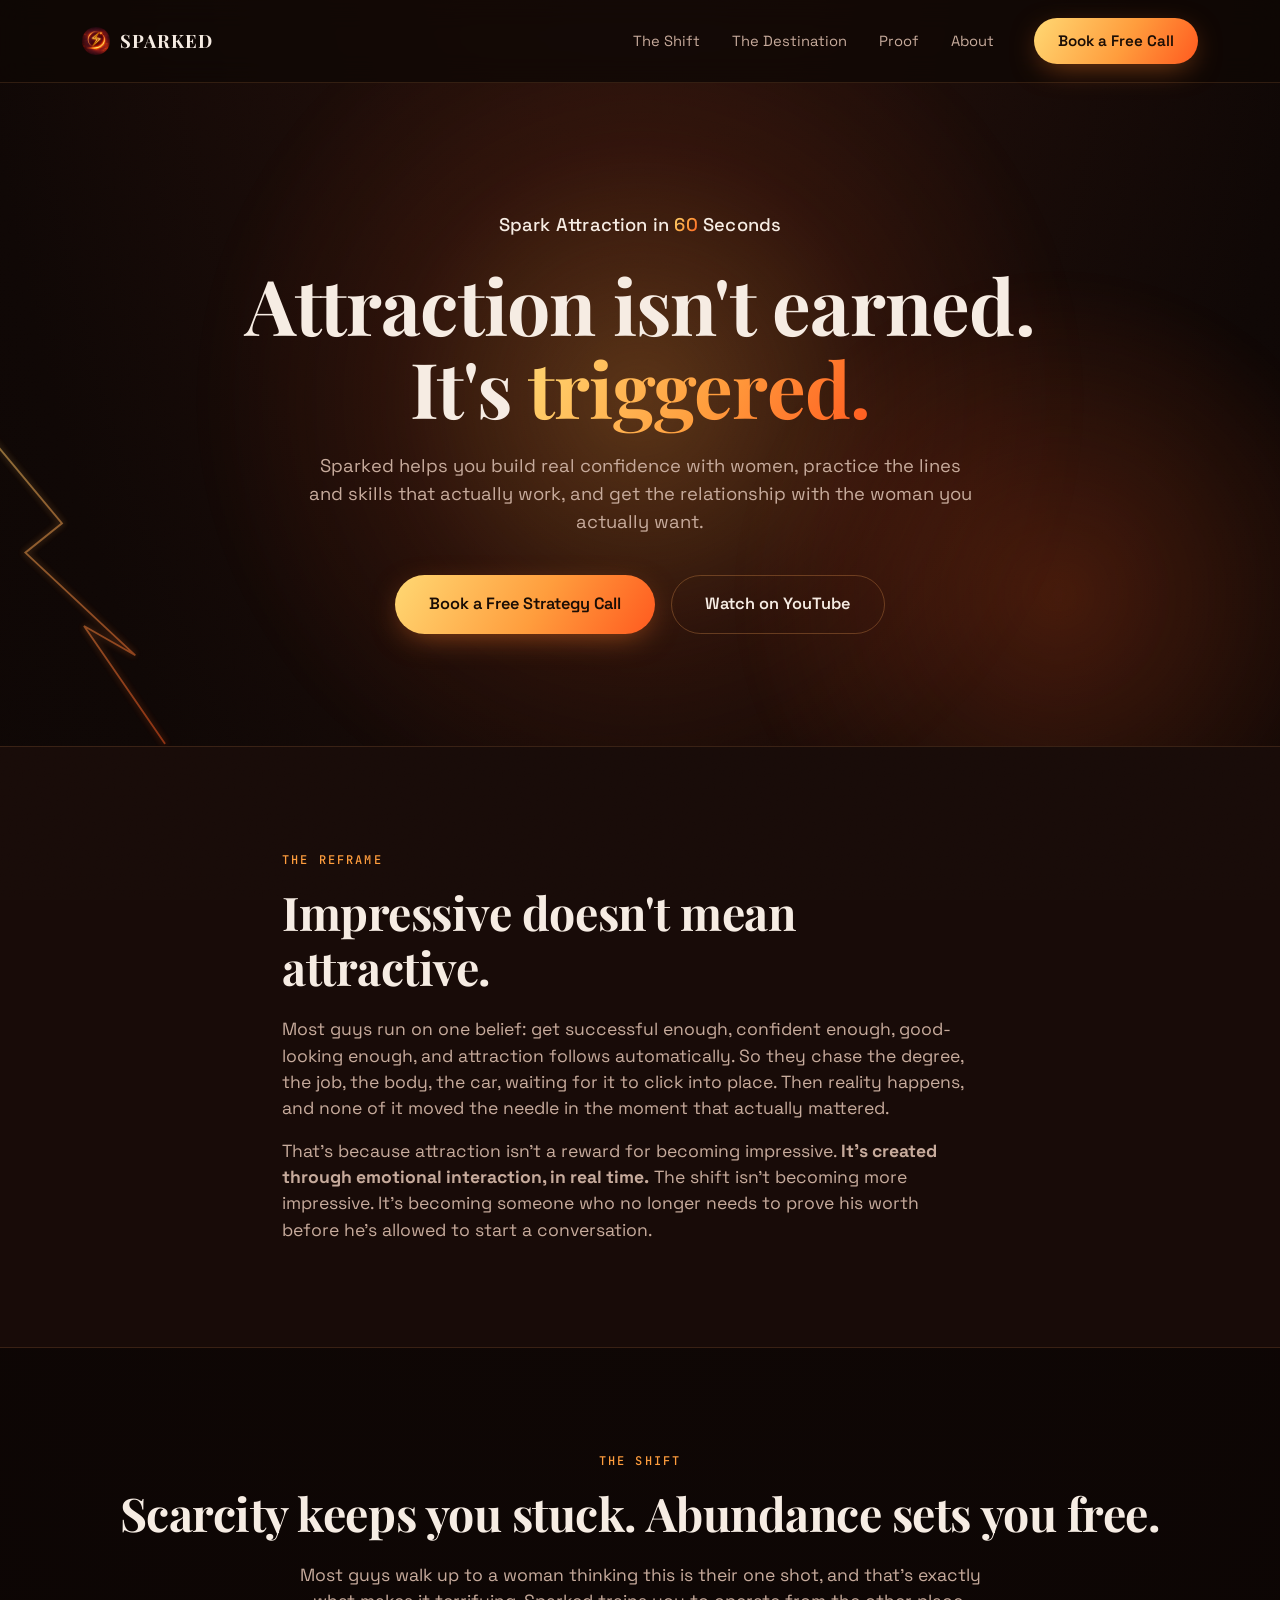
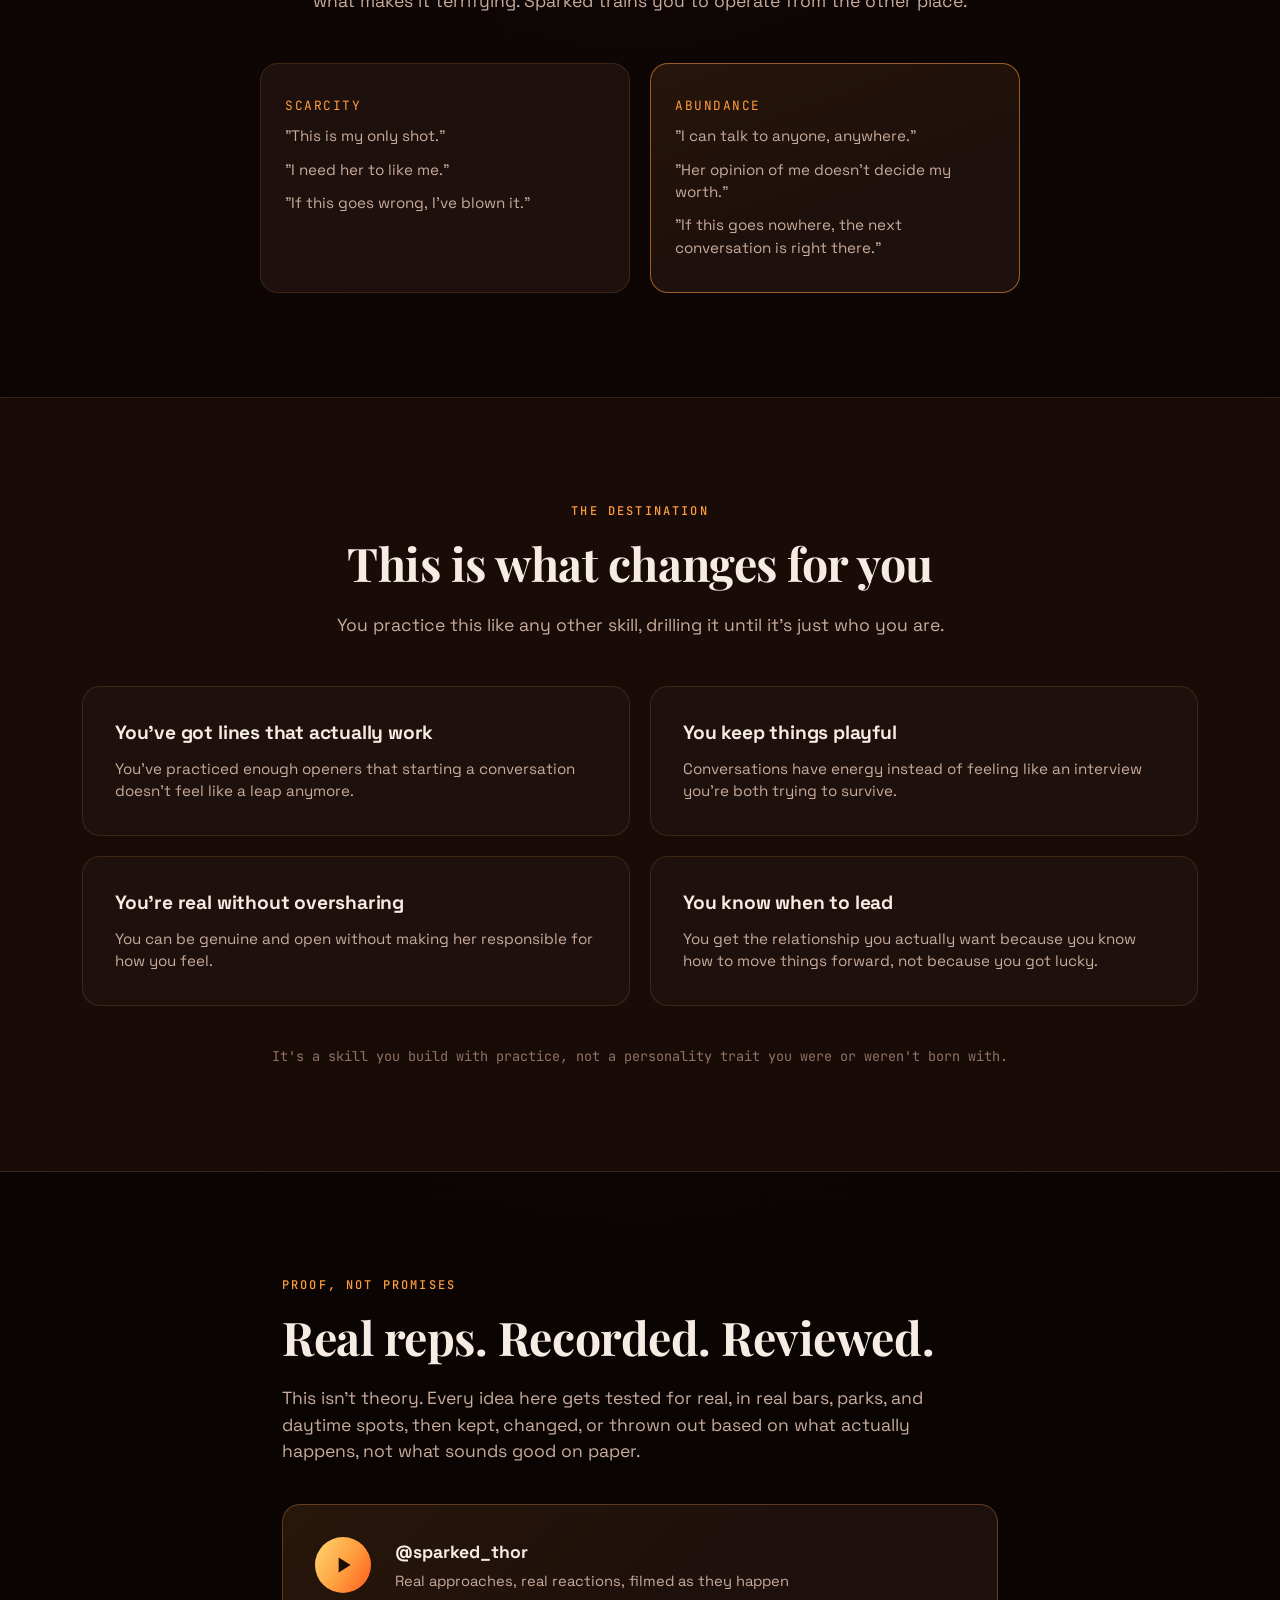
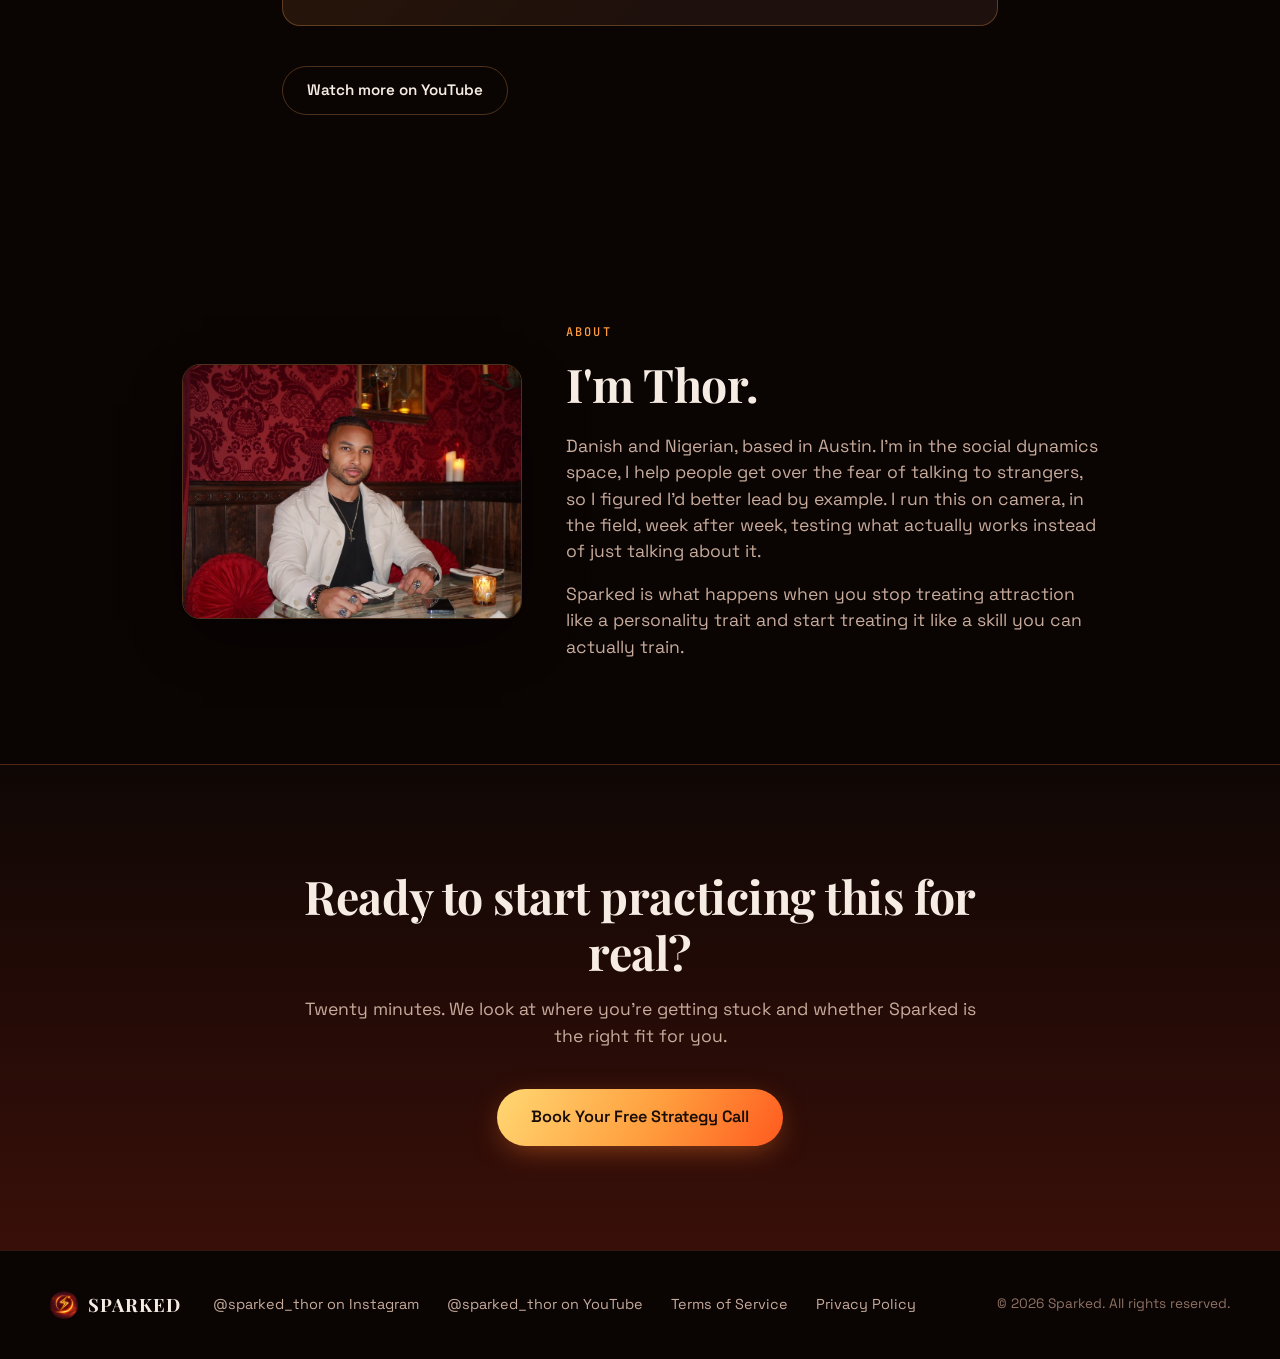
==== commit b6e207d3: "Polish Sparked landing page copy and add About section photo Drop the rocket-ship metaphor, sharpen " ====
--- a/landing-page/index.html
+++ b/landing-page/index.html
@@ -59,7 +59,7 @@
     <div class="hero-inner">
       <p class="tagline">Spark Attraction in <span class="grad-text">60</span> Seconds</p>
       <h1>Attraction isn't earned.<br>It's <span class="grad-text">triggered.</span></h1>
-      <p class="hero-sub">Sparked helps you build real confidence with women, practice the lines and skills that actually work, and find an actual relationship.</p>
+      <p class="hero-sub">Sparked helps you build real confidence with women, practice the lines and skills that actually work, and get the relationship with the woman you actually want.</p>
       <div class="hero-actions">
         <a href="https://calendly.com/thorokafor/spark-strategy" target="_blank" rel="noopener" class="btn btn-primary btn-lg">Book a Free Strategy Call</a>
         <a href="https://www.youtube.com/@sparked_thor" target="_blank" rel="noopener" class="btn btn-ghost btn-lg">Watch on YouTube</a>
@@ -70,8 +70,8 @@
   <section class="problem">
     <div class="section-inner narrow">
       <p class="eyebrow">THE REFRAME</p>
-      <h2>You built the rocket. She still didn't kiss you.</h2>
-      <p class="lead">Most guys run on one belief: get successful enough, confident enough, impressive enough, and attraction follows automatically. So they build the rocket. They get the degree, the job, the body, the car. Then reality happens, and none of it moved the needle in the moment that mattered.</p>
+      <h2>Impressive doesn't mean attractive.</h2>
+      <p class="lead">Most guys run on one belief: get successful enough, confident enough, good-looking enough, and attraction follows automatically. So they chase the degree, the job, the body, the car, waiting for it to click into place. Then reality happens, and none of it moved the needle in the moment that actually mattered.</p>
       <p class="lead">That's because attraction isn't a reward for becoming impressive. <strong>It's created through emotional interaction, in real time.</strong> The shift isn't becoming more impressive. It's becoming someone who no longer needs to prove his worth before he's allowed to start a conversation.</p>
     </div>
   </section>
@@ -118,7 +118,7 @@
         </div>
         <div class="mech-card">
           <h3>You know when to lead</h3>
-          <p>Numbers, dates, and relationships happen because you know how to move things forward, not because you got lucky.</p>
+          <p>You get the relationship you actually want because you know how to move things forward, not because you got lucky.</p>
         </div>
       </div>
       <p class="drill-note">It's a skill you build with practice, not a personality trait you were or weren't born with.</p>
@@ -144,11 +144,16 @@
   </section>
 
   <section class="about" id="about">
-    <div class="section-inner narrow">
-      <p class="eyebrow">ABOUT</p>
-      <h2>I'm Thor.</h2>
-      <p class="lead">Danish and Nigerian, based in Austin. I'm in the social dynamics space, I help people get over the fear of talking to strangers, so I figured I'd better lead by example. I run this system on camera, in the field, week after week, including inside the Latin dance scene where I train the same mechanics under a completely different kind of pressure.</p>
-      <p class="lead">Sparked is what happens when you stop treating attraction like a personality trait and start treating it like a skill you can actually train.</p>
+    <div class="section-inner about-inner">
+      <div class="about-grid">
+        <img src="assets/about.jpg" alt="Thor" class="about-photo">
+        <div class="about-text">
+          <p class="eyebrow">ABOUT</p>
+          <h2>I'm Thor.</h2>
+          <p class="lead">Danish and Nigerian, based in Austin. I'm in the social dynamics space, I help people get over the fear of talking to strangers, so I figured I'd better lead by example. I run this on camera, in the field, week after week, testing what actually works instead of just talking about it.</p>
+          <p class="lead">Sparked is what happens when you stop treating attraction like a personality trait and start treating it like a skill you can actually train.</p>
+        </div>
+      </div>
     </div>
   </section>
 
--- a/landing-page/styles.css
+++ b/landing-page/styles.css
@@ -306,6 +306,22 @@
 .footer-socials { display: flex; gap: 1.75rem; font-size: 0.9rem; color: var(--text-dim); flex-wrap: wrap; }
 .footer-copy { margin-left: auto; color: var(--text-faint); font-size: 0.85rem; }
 
+/* About */
+.about-inner { max-width: 980px; }
+.about-grid {
+  display: grid;
+  grid-template-columns: 340px 1fr;
+  gap: 2.75rem;
+  align-items: center;
+}
+.about-photo {
+  width: 100%;
+  border-radius: 18px;
+  border: 1px solid var(--border-strong);
+  box-shadow: 0 20px 60px -20px rgba(0, 0, 0, 0.6);
+  object-fit: cover;
+}
+
 /* Legal pages */
 .legal-header {
   text-align: center;
@@ -375,6 +391,8 @@
   .nav-toggle span { width: 22px; height: 2px; background: var(--text); border-radius: 2px; }
   .stage-grid { grid-template-columns: repeat(2, 1fr); }
   .mech-grid { grid-template-columns: 1fr; }
+  .about-grid { grid-template-columns: 1fr; }
+  .about-photo { max-width: 340px; margin: 0 auto; }
   .section-inner { padding: 4.5rem 1.5rem; }
 }
 
